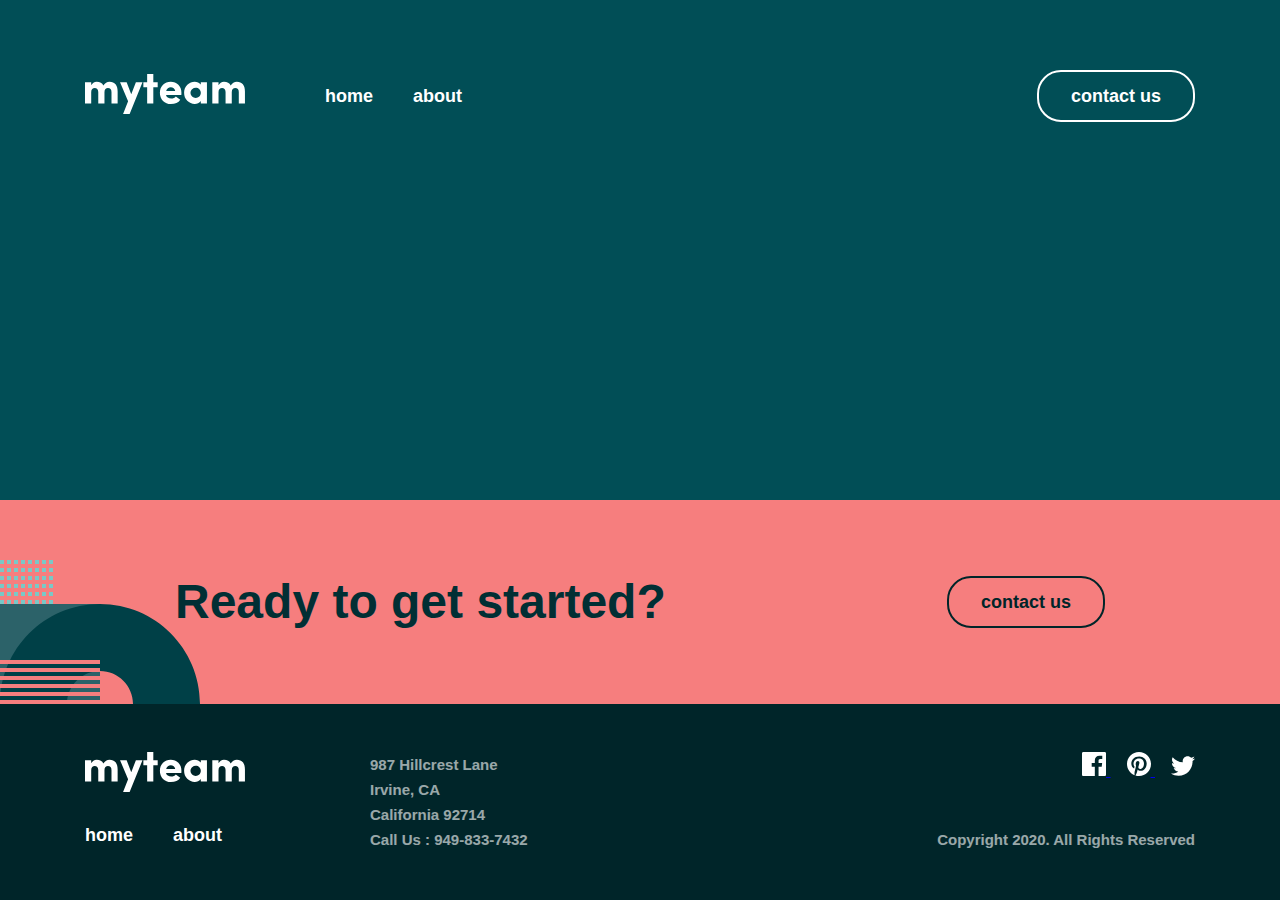
==== about.html @ 1b4d75b0 "html files added" ====
<!DOCTYPE html>
<html lang="en">
<head>
    <meta charset="UTF-8">
    <meta http-equiv="X-UA-Compatible" content="IE=edge">
    <meta name="viewport" content="width=device-width, initial-scale=1.0">
    <title>MyTeam - About</title>
    <link rel="stylesheet" href="css/main.css">
</head>
<body>
    <header class="site-header">
        <div class="site-header__container container">
            <div class="site-logo__container">
                <a class="site-logo logo" href="index.html"><img class="logo-img" src="img/logo.svg" alt="Site Logo" width="160" height="40"></a>
                <button class="humburger"></button>
            </div>
            <nav class="site-nav">
                <button class="humburger-close"></button>
                <ul class="site-nav__list nav__list">
                    <li class="nav__item">
                        <a class="nav__link" href="index.html">home</a>
                    </li>
                    <li class="nav__item">
                        <a class="nav__link" href="about.html">about</a>
                    </li>
                </ul>
                <a class="button button_light" href="contact.html">contact us</a>
            </nav>
        </div>
    </header>
    

    <main class="site-main about-main">
        
    </main>


    <footer class="site-footer">
        <section class="site-footer__contact">
            <div class="footer-contact">
                <h2 class="site-title footer-contact__title">Ready to get started?</h2>
                <a class="button button_dark" href="contact.html">contact us</a>
            </div>
        </section>
        <section class="site-footer__container">
            <div class="container footer__container">
                <div class="footer-info">
                    <nav class="footer-info__nav">
                        <a class="footer-info__logo footer-logo" href="index.html"><img class="footer-logo__img" src="img/logo.svg" alt="Logo"></a>
                        <ul class="footer-info__list footer__list">
                            <li class="footer__item">
                                <a class="footer__link" href="index.html">home</a>
                            </li>
                            <li class="footer__item">
                                <a class="footer__link" href="about.html">about</a>
                            </li>
                        </ul>
                    </nav>
                    <div class="address">
                        <p class="site-text_secondary">987  Hillcrest Lane</p>
                        <p class="site-text_secondary">Irvine, CA</p>
                        <p class="site-text_secondary">California 92714</p>
                        <p class="site-text_secondary">Call Us : 949-833-7432</p>
                    </div>
                </div>

                <div class="footer-socials">
                    <div class="socials">
                        <a class="social-link" href="facebook"><svg width="24" height="24" viewBox="0 0 24 24" fill="none" xmlns="http://www.w3.org/2000/svg">
                            <path d="M22.675 0H1.325C0.593 0 0 0.593 0 1.325V22.676C0 23.407 0.593 24 1.325 24H12.82V14.706H9.692V11.084H12.82V8.413C12.82 5.313 14.713 3.625 17.479 3.625C18.804 3.625 19.942 3.724 20.274 3.768V7.008L18.356 7.009C16.852 7.009 16.561 7.724 16.561 8.772V11.085H20.148L19.681 14.707H16.561V24H22.677C23.407 24 24 23.407 24 22.675V1.325C24 0.593 23.407 0 22.675 0Z" fill="white"/>
                            </svg>
                            </a>
                        <a class="social-link" href="pinterest"><svg width="24" height="24" viewBox="0 0 24 24" fill="none" xmlns="http://www.w3.org/2000/svg">
                            <path id="Path" d="M12 0C5.373 0 0 5.372 0 12C0 17.084 3.163 21.426 7.627 23.174C7.522 22.225 7.427 20.769 7.669 19.733C7.887 18.796 9.076 13.768 9.076 13.768C9.076 13.768 8.717 13.049 8.717 11.986C8.717 10.318 9.684 9.072 10.888 9.072C11.911 9.072 12.406 9.841 12.406 10.762C12.406 11.791 11.751 13.33 11.412 14.757C11.129 15.951 12.011 16.926 13.189 16.926C15.322 16.926 16.961 14.677 16.961 11.431C16.961 8.558 14.897 6.549 11.949 6.549C8.535 6.549 6.531 9.11 6.531 11.756C6.531 12.787 6.928 13.894 7.424 14.494C7.522 14.613 7.536 14.718 7.507 14.839L7.174 16.199C7.121 16.419 7 16.466 6.772 16.36C5.273 15.662 4.336 13.471 4.336 11.711C4.336 7.926 7.086 4.449 12.265 4.449C16.428 4.449 19.663 7.416 19.663 11.38C19.663 15.516 17.056 18.844 13.436 18.844C12.22 18.844 11.077 18.213 10.686 17.466L9.938 20.319C9.667 21.362 8.936 22.669 8.446 23.465C9.57 23.812 10.763 24 12 24C18.627 24 24 18.627 24 12C24 5.372 18.627 0 12 0Z" fill="white"/>
                            </svg>
                            </a>
                        <a class="social-link" href="twitter"><svg width="24" height="20" viewBox="0 0 24 20" fill="none" xmlns="http://www.w3.org/2000/svg">
                            <path id="Path" d="M24 2.55699C23.117 2.94899 22.168 3.21299 21.172 3.33199C22.189 2.72299 22.97 1.75799 23.337 0.607986C22.386 1.17199 21.332 1.58199 20.21 1.80299C19.313 0.845986 18.032 0.247986 16.616 0.247986C13.437 0.247986 11.101 3.21399 11.819 6.29299C7.728 6.08799 4.1 4.12799 1.671 1.14899C0.381 3.36199 1.002 6.25699 3.194 7.72299C2.388 7.69699 1.628 7.47599 0.965 7.10699C0.911 9.38799 2.546 11.522 4.914 11.997C4.221 12.185 3.462 12.229 2.69 12.081C3.316 14.037 5.134 15.46 7.29 15.5C5.22 17.123 2.612 17.848 0 17.54C2.179 18.937 4.768 19.752 7.548 19.752C16.69 19.752 21.855 12.031 21.543 5.10599C22.505 4.41099 23.34 3.54399 24 2.55699Z" fill="white"/>
                            </svg>
                            </a>
                    </div>
                    <p class="site-text_secondary">Copyright 2020. All Rights Reserved</p>
                </div>
            </div>
        </section>
    </footer>

    <script src="js/script.js"></script>
</body>
</html>
---- css/main.css ----
@font-face {
  font-family: "Livvic";
  src: url("fonts/Livvic-Bold.woff2") format("woff2"), url("fonts/Livvic-Bold.woff") format("woff");
  font-weight: bold;
  font-style: normal;
  font-display: swap;
}

@font-face {
  font-family: "Livvic";
  src: url("fonts/Livvic-BoldItalic.woff2") format("woff2"), url("fonts/Livvic-BoldItalic.woff") format("woff");
  font-weight: bold;
  font-style: italic;
  font-display: swap;
}

@font-face {
  font-family: "Livvic";
  src: url("fonts/Livvic-ExtraLight.woff2") format("woff2"), url("fonts/Livvic-ExtraLight.woff") format("woff");
  font-weight: 200;
  font-style: normal;
  font-display: swap;
}

@font-face {
  font-family: "Livvic";
  src: url("fonts/Livvic-ExtraLightItalic.woff2") format("woff2"), url("fonts/Livvic-ExtraLightItalic.woff") format("woff");
  font-weight: 200;
  font-style: italic;
  font-display: swap;
}

@font-face {
  font-family: "Livvic";
  src: url("fonts/Livvic-Light.woff2") format("woff2"), url("fonts/Livvic-Light.woff") format("woff");
  font-weight: 300;
  font-style: normal;
  font-display: swap;
}

@font-face {
  font-family: "Livvic";
  src: url("fonts/Livvic-Italic.woff2") format("woff2"), url("fonts/Livvic-Italic.woff") format("woff");
  font-weight: normal;
  font-style: italic;
  font-display: swap;
}

@font-face {
  font-family: "Livvic";
  src: url("fonts/Livvic-LightItalic.woff2") format("woff2"), url("fonts/Livvic-LightItalic.woff") format("woff");
  font-weight: 300;
  font-style: italic;
  font-display: swap;
}

@font-face {
  font-family: "Livvic";
  src: url("fonts/Livvic-Medium.woff2") format("woff2"), url("fonts/Livvic-Medium.woff") format("woff");
  font-weight: 500;
  font-style: normal;
  font-display: swap;
}

@font-face {
  font-family: "Livvic";
  src: url("fonts/Livvic-MediumItalic.woff2") format("woff2"), url("fonts/Livvic-MediumItalic.woff") format("woff");
  font-weight: 500;
  font-style: italic;
  font-display: swap;
}

@font-face {
  font-family: "Livvic";
  src: url("fonts/Livvic-Regular.woff2") format("woff2"), url("fonts/Livvic-Regular.woff") format("woff");
  font-weight: normal;
  font-style: normal;
  font-display: swap;
}

@font-face {
  font-family: "Livvic";
  src: url("fonts/Livvic-SemiBold.woff2") format("woff2"), url("fonts/Livvic-SemiBold.woff") format("woff");
  font-weight: 600;
  font-style: normal;
  font-display: swap;
}

@font-face {
  font-family: "Livvic";
  src: url("fonts/Livvic-SemiBoldItalic.woff2") format("woff2"), url("fonts/Livvic-SemiBoldItalic.woff") format("woff");
  font-weight: 600;
  font-style: italic;
  font-display: swap;
}

@font-face {
  font-family: "Livvic";
  src: url("fonts/Livvic-Thin.woff2") format("woff2"), url("fonts/Livvic-Thin.woff") format("woff");
  font-weight: 100;
  font-style: normal;
  font-display: swap;
}

@font-face {
  font-family: "Livvic";
  src: url("fonts/Livvic-ThinItalic.woff2") format("woff2"), url("fonts/Livvic-ThinItalic.woff") format("woff");
  font-weight: 100;
  font-style: italic;
  font-display: swap;
}

@font-face {
  font-family: "Livvic";
  src: url("fonts/Livvic-Black.woff2") format("woff2"), url("fonts/Livvic-Black.woff") format("woff");
  font-weight: 900;
  font-style: normal;
  font-display: swap;
}

@font-face {
  font-family: "Livvic";
  src: url("fonts/Livvic-BlackItalic.woff2") format("woff2"), url("fonts/Livvic-BlackItalic.woff") format("woff");
  font-weight: 900;
  font-style: italic;
  font-display: swap;
}

/*! normalize.css v8.0.1 | MIT License | github.com/necolas/normalize.css */
/* Document
   ========================================================================== */
/**
 * 1. Correct the line height in all browsers.
 * 2. Prevent adjustments of font size after orientation changes in iOS.
 */
html {
  line-height: 1.15;
  /* 1 */
  -webkit-text-size-adjust: 100%;
  /* 2 */
}

/* Sections
     ========================================================================== */
/**
   * Remove the margin in all browsers.
   */
body {
  margin: 0;
}

/**
   * Render the `main` element consistently in IE.
   */
main {
  display: block;
}

/**
   * Correct the font size and margin on `h1` elements within `section` and
   * `article` contexts in Chrome, Firefox, and Safari.
   */
h1 {
  font-size: 2em;
  margin: 0.67em 0;
}

/* Grouping content
     ========================================================================== */
/**
   * 1. Add the correct box sizing in Firefox.
   * 2. Show the overflow in Edge and IE.
   */
hr {
  -webkit-box-sizing: content-box;
          box-sizing: content-box;
  /* 1 */
  height: 0;
  /* 1 */
  overflow: visible;
  /* 2 */
}

/**
   * 1. Correct the inheritance and scaling of font size in all browsers.
   * 2. Correct the odd `em` font sizing in all browsers.
   */
pre {
  font-family: monospace, monospace;
  /* 1 */
  font-size: 1em;
  /* 2 */
}

/* Text-level semantics
     ========================================================================== */
/**
   * Remove the gray background on active links in IE 10.
   */
a {
  background-color: transparent;
}

/**
   * 1. Remove the bottom border in Chrome 57-
   * 2. Add the correct text decoration in Chrome, Edge, IE, Opera, and Safari.
   */
abbr[title] {
  border-bottom: none;
  /* 1 */
  text-decoration: underline;
  /* 2 */
  -webkit-text-decoration: underline dotted;
          text-decoration: underline dotted;
  /* 2 */
}

/**
   * Add the correct font weight in Chrome, Edge, and Safari.
   */
b,
strong {
  font-weight: bolder;
}

/**
   * 1. Correct the inheritance and scaling of font size in all browsers.
   * 2. Correct the odd `em` font sizing in all browsers.
   */
code,
kbd,
samp {
  font-family: monospace, monospace;
  /* 1 */
  font-size: 1em;
  /* 2 */
}

/**
   * Add the correct font size in all browsers.
   */
small {
  font-size: 80%;
}

/**
   * Prevent `sub` and `sup` elements from affecting the line height in
   * all browsers.
   */
sub,
sup {
  font-size: 75%;
  line-height: 0;
  position: relative;
  vertical-align: baseline;
}

sub {
  bottom: -0.25em;
}

sup {
  top: -0.5em;
}

/* Embedded content
     ========================================================================== */
/**
   * Remove the border on images inside links in IE 10.
   */
img {
  border-style: none;
}

/* Forms
     ========================================================================== */
/**
   * 1. Change the font styles in all browsers.
   * 2. Remove the margin in Firefox and Safari.
   */
button,
input,
optgroup,
select,
textarea {
  font-family: inherit;
  /* 1 */
  font-size: 100%;
  /* 1 */
  line-height: 1.15;
  /* 1 */
  margin: 0;
  /* 2 */
}

/**
   * Show the overflow in IE.
   * 1. Show the overflow in Edge.
   */
button,
input {
  /* 1 */
  overflow: visible;
}

/**
   * Remove the inheritance of text transform in Edge, Firefox, and IE.
   * 1. Remove the inheritance of text transform in Firefox.
   */
button,
select {
  /* 1 */
  text-transform: none;
}

/**
   * Correct the inability to style clickable types in iOS and Safari.
   */
button,
[type="button"],
[type="reset"],
[type="submit"] {
  -webkit-appearance: button;
}

/**
   * Remove the inner border and padding in Firefox.
   */
button::-moz-focus-inner,
[type="button"]::-moz-focus-inner,
[type="reset"]::-moz-focus-inner,
[type="submit"]::-moz-focus-inner {
  border-style: none;
  padding: 0;
}

/**
   * Restore the focus styles unset by the previous rule.
   */
button:-moz-focusring,
[type="button"]:-moz-focusring,
[type="reset"]:-moz-focusring,
[type="submit"]:-moz-focusring {
  outline: 1px dotted ButtonText;
}

/**
   * Correct the padding in Firefox.
   */
fieldset {
  padding: 0.35em 0.75em 0.625em;
}

/**
   * 1. Correct the text wrapping in Edge and IE.
   * 2. Correct the color inheritance from `fieldset` elements in IE.
   * 3. Remove the padding so developers are not caught out when they zero out
   *    `fieldset` elements in all browsers.
   */
legend {
  -webkit-box-sizing: border-box;
          box-sizing: border-box;
  /* 1 */
  color: inherit;
  /* 2 */
  display: table;
  /* 1 */
  max-width: 100%;
  /* 1 */
  padding: 0;
  /* 3 */
  white-space: normal;
  /* 1 */
}

/**
   * Add the correct vertical alignment in Chrome, Firefox, and Opera.
   */
progress {
  vertical-align: baseline;
}

/**
   * Remove the default vertical scrollbar in IE 10+.
   */
textarea {
  overflow: auto;
}

/**
   * 1. Add the correct box sizing in IE 10.
   * 2. Remove the padding in IE 10.
   */
[type="checkbox"],
[type="radio"] {
  -webkit-box-sizing: border-box;
          box-sizing: border-box;
  /* 1 */
  padding: 0;
  /* 2 */
}

/**
   * Correct the cursor style of increment and decrement buttons in Chrome.
   */
[type="number"]::-webkit-inner-spin-button,
[type="number"]::-webkit-outer-spin-button {
  height: auto;
}

/**
   * 1. Correct the odd appearance in Chrome and Safari.
   * 2. Correct the outline style in Safari.
   */
[type="search"] {
  -webkit-appearance: textfield;
  /* 1 */
  outline-offset: -2px;
  /* 2 */
}

/**
   * Remove the inner padding in Chrome and Safari on macOS.
   */
[type="search"]::-webkit-search-decoration {
  -webkit-appearance: none;
}

/**
   * 1. Correct the inability to style clickable types in iOS and Safari.
   * 2. Change font properties to `inherit` in Safari.
   */
::-webkit-file-upload-button {
  -webkit-appearance: button;
  /* 1 */
  font: inherit;
  /* 2 */
}

/* Interactive
     ========================================================================== */
/*
   * Add the correct display in Edge, IE 10+, and Firefox.
   */
details {
  display: block;
}

/*
   * Add the correct display in all browsers.
   */
summary {
  display: list-item;
}

/* Misc
     ========================================================================== */
/**
   * Add the correct display in IE 10+.
   */
template {
  display: none;
}

/**
   * Add the correct display in IE 10.
   */
[hidden] {
  display: none;
}

html {
  -webkit-box-sizing: border-box;
          box-sizing: border-box;
  scroll-behavior: smooth;
  height: 100%;
}

*,
*::before,
*::after {
  -webkit-box-sizing: inherit;
          box-sizing: inherit;
}

body {
  margin: 0;
  padding: 0;
  height: 100%;
  display: -webkit-box;
  display: -ms-flexbox;
  display: flex;
  -webkit-box-orient: vertical;
  -webkit-box-direction: normal;
      -ms-flex-direction: column;
          flex-direction: column;
  font-family: "Livvic", "Arial", sans-serif;
  color: #fff;
  background-color: #014E56;
}

img {
  max-width: 100%;
  height: auto;
}

.site-title {
  margin-top: 0;
  margin-bottom: 0;
  font-weight: bold;
  font-size: 48px;
  line-height: 48px;
}

.site-text_main {
  margin-top: 0;
  margin-bottom: 0;
  font-weight: 600;
  font-size: 18px;
  line-height: 28px;
}

.site-text_secondary {
  margin-top: 0;
  margin-bottom: 0;
  font-weight: 600;
  font-size: 15px;
  line-height: 25px;
}

@media only screen and (max-width: 650px) {
  .site-title {
    font-size: 32px;
    line-height: 32px;
  }
}

.visually-hidden {
  border: 0;
  padding: 0;
  margin: 0;
  position: absolute !important;
  height: 1px;
  width: 1px;
  overflow: hidden;
  clip: rect(1px 1px 1px 1px);
  clip: rect(1px, 1px, 1px, 1px);
  -webkit-clip-path: inset(50%);
          clip-path: inset(50%);
  white-space: nowrap;
}

.button {
  text-decoration: none;
  padding: 10px 32px;
  font-weight: 600;
  font-size: 18px;
  line-height: 28px;
  border-radius: 24px;
  border: 2px solid;
  background-color: transparent;
  -webkit-transition: 0.3s ease;
  transition: 0.3s ease;
  white-space: nowrap;
}

.button_light {
  border-color: #fff;
  color: #fff;
}

.button_light:hover {
  background-color: #fff;
  color: #002529;
}

.button_light-disabled {
  opacity: 0.25;
}

.button_dark {
  border-color: #002529;
  color: #002529;
}

.button_dark:hover {
  background-color: #002529;
  color: #fff;
}

.button_dark-disabled {
  opacity: 0.25;
}

.button_secondary {
  border-color: #fff;
  background-color: #fff;
  color: #002529;
}

.button_secondary:hover {
  background-color: #79C8C7;
}

.button_secondary-disabled {
  opacity: 0.25;
}

.site-main {
  -webkit-box-flex: 1;
      -ms-flex-positive: 1;
          flex-grow: 1;
}

.container {
  width: 100%;
  max-width: 1150px;
  padding-left: 20px;
  padding-right: 20px;
  margin-left: auto;
  margin-right: auto;
}

.site-header__container {
  display: -webkit-box;
  display: -ms-flexbox;
  display: flex;
  -webkit-box-align: center;
      -ms-flex-align: center;
          align-items: center;
  padding-top: 70px;
}

@media only screen and (max-width: 650px) {
  .site-header__container {
    -webkit-box-align: unset;
        -ms-flex-align: unset;
            align-items: unset;
    -webkit-box-orient: vertical;
    -webkit-box-direction: normal;
        -ms-flex-direction: column;
            flex-direction: column;
  }
}

.site-logo__container {
  display: -webkit-box;
  display: -ms-flexbox;
  display: flex;
  -webkit-box-pack: justify;
      -ms-flex-pack: justify;
          justify-content: space-between;
  -webkit-box-align: center;
      -ms-flex-align: center;
          align-items: center;
  margin-right: 80px;
  -ms-flex-negative: 0;
      flex-shrink: 0;
}

.humburger {
  position: relative;
  bottom: 5px;
  display: none;
  cursor: pointer;
  border: none;
  width: 20px;
  height: 17px;
  background: transparent url("../img/icon-hamburger-menu.svg") no-repeat center center;
}

@media only screen and (max-width: 650px) {
  .site-logo__container {
    margin-right: 0;
  }
  .humburger {
    display: block;
  }
}

.site-nav {
  -webkit-box-flex: 1;
      -ms-flex-positive: 1;
          flex-grow: 1;
  display: -webkit-box;
  display: -ms-flexbox;
  display: flex;
  -webkit-box-align: center;
      -ms-flex-align: center;
          align-items: center;
}

.nav__list {
  padding: 0;
  margin: 0;
  list-style: none;
  margin-right: auto;
  display: -webkit-box;
  display: -ms-flexbox;
  display: flex;
  -webkit-box-align: center;
      -ms-flex-align: center;
          align-items: center;
}

.nav__item {
  margin-right: 40px;
}

.nav__link {
  text-decoration: none;
  color: #fff;
  font-weight: 600;
  font-size: 18px;
  line-height: 28px;
  -webkit-transition: 0.3s ease;
  transition: 0.3s ease;
}

.nav__link:hover {
  color: #F67E7E;
}

.humburger-close {
  display: none;
  -ms-flex-item-align: end;
      align-self: flex-end;
  margin-bottom: 40px;
  border: none;
  width: 18px;
  height: 17px;
  background: transparent url("../img/close.png") no-repeat center center;
}

@media only screen and (max-width: 650px) {
  .site-nav {
    position: fixed;
    -webkit-box-orient: vertical;
    -webkit-box-direction: normal;
        -ms-flex-direction: column;
            flex-direction: column;
    -webkit-box-align: start;
        -ms-flex-align: start;
            align-items: flex-start;
    padding-top: 70px;
    padding-left: 48px;
    padding-right: 25px;
    top: 0;
    right: -100%;
    height: 100vh;
    width: 70vw;
    z-index: 99;
    -webkit-transition: 0.5s ease;
    transition: 0.5s ease;
    background: #2C6269 url("../img/mobile-nav-img.png") no-repeat 100% 100%;
  }
  .nav__list {
    -webkit-box-orient: vertical;
    -webkit-box-direction: normal;
        -ms-flex-direction: column;
            flex-direction: column;
    margin-right: 0;
    margin-bottom: 35px;
  }
  .nav__item {
    margin-right: 0;
  }
  .nav__item:not(:last-child) {
    margin-bottom: 25px;
  }
  .humburger-close {
    display: block;
  }
}

.index-main__header {
  padding-top: 130px;
  padding-bottom: 250px;
  background: url("../img/talent-top.png") no-repeat 0% 30%, url("../img/talent-bottom.png") no-repeat 90% 100%;
}

.index-main__header-container {
  display: -webkit-box;
  display: -ms-flexbox;
  display: flex;
  -webkit-box-align: center;
      -ms-flex-align: center;
          align-items: center;
}

.index-main__header-title {
  font-weight: bold;
  font-size: 100px;
  line-height: 100px;
  margin-right: 40px;
  margin-top: 0;
  margin-bottom: 0;
}

.index-main__header-title span {
  color: #F67E7E;
}

.index-main__header-text {
  max-width: 450px;
}

.index-main__header-text::before {
  display: block;
  content: "";
  width: 50px;
  height: 4px;
  margin-bottom: 80px;
  background-color: #79C8C7;
}

@media only screen and (max-width: 1050px) {
  .index-main__header {
    padding-top: 110px;
    background: url("../img/talent-bottom.png") no-repeat 50% 100%;
  }
  .index-main__header-container {
    -webkit-box-orient: vertical;
    -webkit-box-direction: normal;
        -ms-flex-direction: column;
            flex-direction: column;
  }
  .index-main__header-title {
    text-align: center;
    margin-right: 0;
    margin-bottom: 25px;
    font-size: 64px;
    line-height: 56px;
  }
  .index-main__header-text {
    max-width: 470px;
    font-size: 15px;
    line-height: 28px;
    text-align: center;
  }
  .index-main__header-text::before {
    display: none;
  }
}

@media only screen and (max-width: 600px) {
  .index-main__header {
    padding-top: 80px;
    padding-bottom: 200px;
  }
  .index-main__header-title {
    font-size: 40px;
    line-height: 40px;
  }
}

.teams {
  padding-top: 140px;
  padding-bottom: 140px;
  background: #012F34 url("../img/teams.png") no-repeat 100% 100%;
}

.teams__container {
  display: -webkit-box;
  display: -ms-flexbox;
  display: flex;
  -webkit-box-pack: justify;
      -ms-flex-pack: justify;
          justify-content: space-between;
}

.teams__container-title {
  margin-top: 0;
  margin-bottom: 0;
  max-width: 450px;
  font-weight: bold;
  font-size: 48px;
  line-height: 48px;
}

.teams__container-title::before {
  content: "";
  display: block;
  margin-bottom: 54px;
  width: 50px;
  height: 4px;
  background-color: #F67E7E;
}

.advantages {
  max-width: 540px;
  margin-bottom: -32px;
}

.advantages-wrapper {
  display: -webkit-box;
  display: -ms-flexbox;
  display: flex;
  margin-bottom: 32px;
}

.advantages-wrapper::before {
  content: "";
  width: 72px;
  height: 72px;
  display: block;
  margin-right: 23px;
  background-repeat: no-repeat;
  background-position: center center;
  background-size: contain;
  -ms-flex-negative: 0;
      flex-shrink: 0;
}

.individual::before {
  background-image: url("../img/individual.svg");
}

.implement::before {
  background-image: url("../img/implement.svg");
}

.productivity::before {
  background-image: url("../img/productivity.svg");
}

.advantages-text__title {
  margin-top: 0;
  margin-bottom: 16px;
  font-weight: bold;
  font-size: 18px;
  line-height: 28px;
  color: #F67E7E;
}

.advantages-text__paragraph {
  opacity: 0.8;
}

@media only screen and (max-width: 1050px) {
  .teams__container {
    -webkit-box-orient: vertical;
    -webkit-box-direction: normal;
        -ms-flex-direction: column;
            flex-direction: column;
    -webkit-box-align: center;
        -ms-flex-align: center;
            align-items: center;
  }
  .teams__container-title {
    max-width: 580px;
    font-size: 32px;
    line-height: 32px;
    margin-bottom: 64px;
  }
  .advantages {
    max-width: 580px;
  }
}

@media only screen and (max-width: 760px) {
  .teams {
    background-position: 100% 0%;
  }
}

@media only screen and (max-width: 450px) {
  .advantages-wrapper {
    -webkit-box-orient: vertical;
    -webkit-box-direction: normal;
        -ms-flex-direction: column;
            flex-direction: column;
    -webkit-box-align: center;
        -ms-flex-align: center;
            align-items: center;
  }
  .advantages-wrapper::before {
    margin-right: 0;
    margin-bottom: 16px;
  }
  .advantages-text {
    text-align: center;
  }
}

.testimonials {
  padding-top: 140px;
  padding-bottom: 140px;
  background: url("../img/testimon-top.svg") no-repeat 0% 0%, url("../img/testimon-bottom.svg") no-repeat 100% 100%;
}

.testimonials__container {
  display: -webkit-box;
  display: -ms-flexbox;
  display: flex;
  -webkit-box-orient: vertical;
  -webkit-box-direction: normal;
      -ms-flex-direction: column;
          flex-direction: column;
  -webkit-box-align: center;
      -ms-flex-align: center;
          align-items: center;
  text-align: center;
}

.testimon-title {
  max-width: 950px;
  margin-bottom: 56px;
}

.testimon-title span {
  color: #79C8C7;
}

@media only screen and (max-width: 780px) {
  .testimon-title {
    font-size: 32px;
    line-height: 32px;
  }
}

.testimonials__list {
  padding: 0;
  margin: 0;
  list-style: none;
  display: -webkit-box;
  display: -ms-flexbox;
  display: flex;
  -ms-flex-wrap: wrap;
      flex-wrap: wrap;
  -webkit-box-pack: center;
      -ms-flex-pack: center;
          justify-content: center;
}

.testimonials__item {
  position: relative;
  max-width: 350px;
  text-align: center;
  margin-bottom: 48px;
}

.testimonials__item:not(:last-child) {
  margin-right: 30px;
}

.testimonials__item::before {
  position: absolute;
  content: "";
  width: 67px;
  height: 56px;
  z-index: -1;
  background: url("../img/quote.svg") no-repeat center center;
  background-size: contain;
  left: 50%;
  -webkit-transform: translateX(-50%) translateY(-30%);
          transform: translateX(-50%) translateY(-30%);
}

.testimonials__info {
  margin-left: 0;
  margin-right: 0;
  margin-bottom: 25px;
  font-weight: 600;
  font-size: 15px;
  line-height: 25px;
}

.testimon-name {
  margin-top: 0;
  margin-bottom: 2px;
  font-weight: bold;
  font-size: 18px;
  line-height: 28px;
  color: #79C8C7;
}

.testimon-job {
  display: block;
  font-weight: 500;
  font-size: 13px;
  line-height: 18px;
  margin-bottom: 32px;
}

@media only screen and (max-width: 780px) {
  .testimonials__item {
    max-width: 600px;
  }
  .testimonials__item:not(:last-child) {
    margin-right: 0;
  }
}

.site-footer__contact {
  background: #F67E7E url("../img/get-started.svg") no-repeat 0% 100%;
  padding-top: 76px;
  padding-bottom: 76px;
}

.footer-contact {
  display: -webkit-box;
  display: -ms-flexbox;
  display: flex;
  -webkit-box-pack: justify;
      -ms-flex-pack: justify;
          justify-content: space-between;
  -webkit-box-align: center;
      -ms-flex-align: center;
          align-items: center;
  margin-left: auto;
  margin-right: auto;
  padding-left: 20px;
  padding-right: 20px;
  width: 100%;
  max-width: 970px;
}

.footer-contact__title {
  color: #012F34;
  margin-right: 20px;
}

@media only screen and (max-width: 500px) {
  .footer-contact {
    -webkit-box-orient: vertical;
    -webkit-box-direction: normal;
        -ms-flex-direction: column;
            flex-direction: column;
    text-align: center;
  }
  .footer-contact__title {
    margin-right: 0;
    margin-bottom: 25px;
  }
}

.site-footer__container {
  background-color: #002529;
  padding-top: 48px;
  padding-bottom: 48px;
}

.footer__container {
  display: -webkit-box;
  display: -ms-flexbox;
  display: flex;
  -webkit-box-pack: justify;
      -ms-flex-pack: justify;
          justify-content: space-between;
}

.footer-info {
  display: -webkit-box;
  display: -ms-flexbox;
  display: flex;
}

@media only screen and (max-width: 780px) {
  .footer__container {
    -webkit-box-orient: vertical;
    -webkit-box-direction: normal;
        -ms-flex-direction: column;
            flex-direction: column;
  }
  .footer-info {
    -webkit-box-flex: 1;
        -ms-flex-positive: 1;
            flex-grow: 1;
    -webkit-box-pack: justify;
        -ms-flex-pack: justify;
            justify-content: space-between;
    margin-bottom: 32px;
  }
}

@media only screen and (max-width: 500px) {
  .footer-info {
    -webkit-box-orient: vertical;
    -webkit-box-direction: normal;
        -ms-flex-direction: column;
            flex-direction: column;
    -webkit-box-align: center;
        -ms-flex-align: center;
            align-items: center;
  }
}

.footer-info__nav {
  margin-right: 125px;
}

.footer-logo {
  display: block;
  margin-bottom: 25px;
}

.footer__list {
  padding: 0;
  margin: 0;
  list-style: none;
  display: -webkit-box;
  display: -ms-flexbox;
  display: flex;
  -webkit-box-align: center;
      -ms-flex-align: center;
          align-items: center;
  margin-left: -40px;
}

.footer__item {
  margin-left: 40px;
}

.footer__link {
  text-decoration: none;
  color: #fff;
  font-weight: 600;
  font-size: 18px;
  line-height: 28px;
  -webkit-transition: 0.3s ease;
  transition: 0.3s ease;
}

.footer__link:hover {
  color: #F67E7E;
}

.address p {
  opacity: 0.6;
}

@media only screen and (max-width: 780px) {
  .footer-info__nav {
    margin-right: 0;
  }
  .address {
    text-align: end;
  }
}

@media only screen and (max-width: 500px) {
  .footer-info__nav {
    margin-bottom: 25px;
  }
  .footer__list {
    -webkit-box-pack: justify;
        -ms-flex-pack: justify;
            justify-content: space-between;
    margin-left: 0;
  }
  .footer__item {
    margin-left: 0;
  }
  .address {
    text-align: center;
  }
}

.footer-socials {
  display: -webkit-box;
  display: -ms-flexbox;
  display: flex;
  -webkit-box-pack: justify;
      -ms-flex-pack: justify;
          justify-content: space-between;
  -webkit-box-align: end;
      -ms-flex-align: end;
          align-items: flex-end;
  -webkit-box-orient: vertical;
  -webkit-box-direction: normal;
      -ms-flex-direction: column;
          flex-direction: column;
}

.footer-socials p {
  opacity: 0.6;
}

.socials {
  margin-left: -16px;
}

.social-link {
  display: inline;
  margin-left: 16px;
}

.social-link path {
  -webkit-transition: 0.3s ease;
  transition: 0.3s ease;
}

.social-link:hover path {
  fill: #F67E7E;
}

@media only screen and (max-width: 780px) {
  .footer-socials {
    -webkit-box-orient: horizontal;
    -webkit-box-direction: normal;
        -ms-flex-direction: row;
            flex-direction: row;
  }
}

@media only screen and (max-width: 500px) {
  .footer-socials {
    -webkit-box-orient: vertical;
    -webkit-box-direction: normal;
        -ms-flex-direction: column;
            flex-direction: column;
    -webkit-box-align: center;
        -ms-flex-align: center;
            align-items: center;
  }
  .socials {
    margin-bottom: 16px;
  }
}
/*# sourceMappingURL=main.css.map */
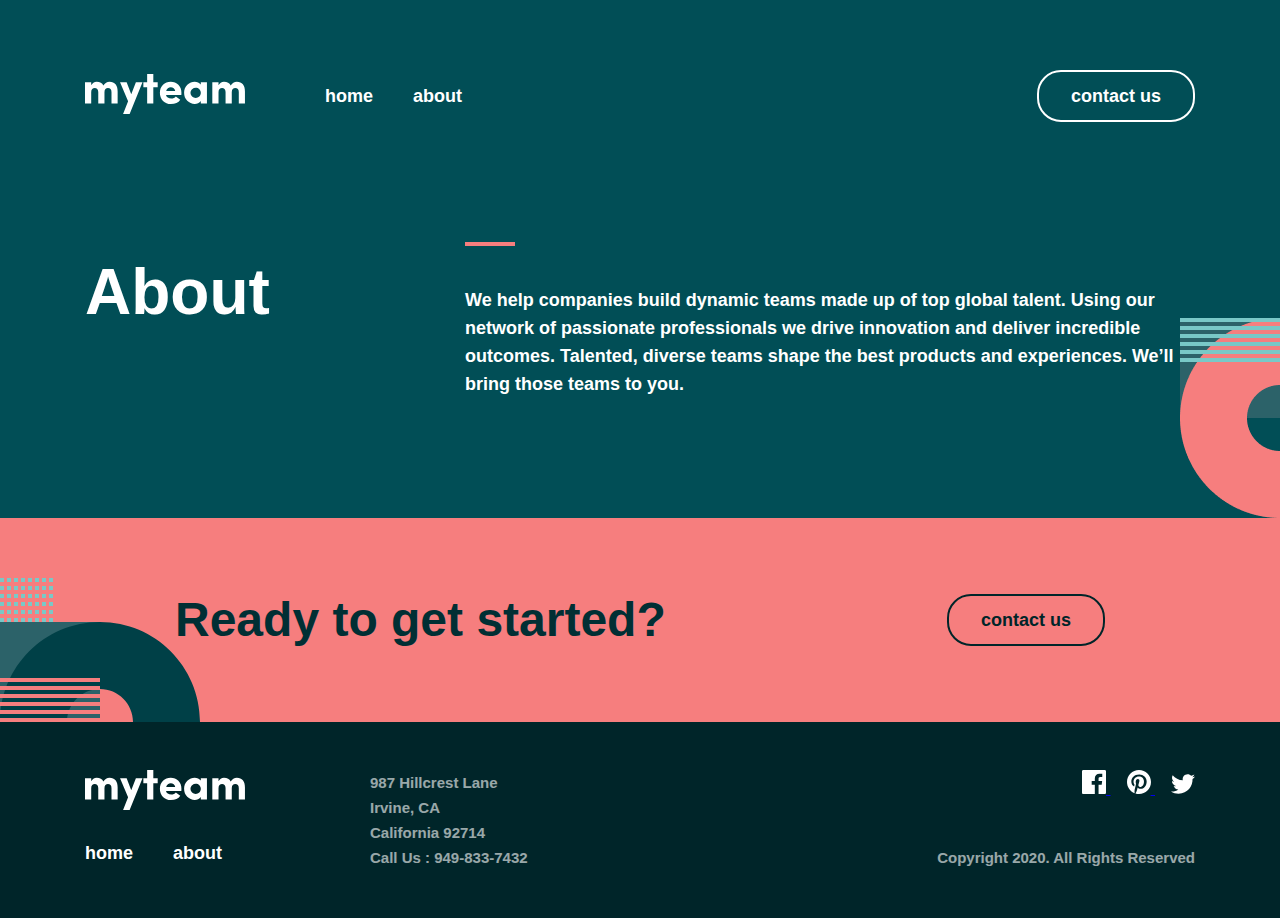
==== commit 916fa1ac: "about header section" ====
--- a/about.html
+++ b/about.html
@@ -31,7 +31,12 @@
     
 
     <main class="site-main about-main">
-        
+        <header class="about-header">
+            <div class="about-header__container container">
+                <h2 class="about-title">About</h2>
+                <p class="about-text site-text_main">We help companies build dynamic teams made up of top global talent. Using our network of passionate professionals we drive innovation and deliver incredible outcomes. Talented, diverse teams shape the best products and experiences. We’ll bring those teams to you.</p>
+            </div>
+        </header>
     </main>
 
 
--- a/css/main.css
+++ b/css/main.css
@@ -562,6 +562,7 @@
   -webkit-transition: 0.3s ease;
   transition: 0.3s ease;
   white-space: nowrap;
+  cursor: pointer;
 }
 
 .button_light {
@@ -1092,6 +1093,240 @@
   }
 }
 
+.about-header {
+  padding-top: 120px;
+  padding-bottom: 120px;
+  background: url("../img/about.png") no-repeat 100% 100%;
+}
+
+.about-header__container {
+  display: -webkit-box;
+  display: -ms-flexbox;
+  display: flex;
+  -webkit-box-pack: justify;
+      -ms-flex-pack: justify;
+          justify-content: space-between;
+}
+
+.about-title {
+  font-weight: bold;
+  font-size: 64px;
+  line-height: 100px;
+  margin-top: 0;
+  margin-bottom: 0;
+  margin-right: 30px;
+}
+
+.about-text {
+  max-width: 730px;
+  margin-top: 0;
+  margin-bottom: 0;
+}
+
+.about-text::before {
+  content: "";
+  display: block;
+  width: 50px;
+  height: 4px;
+  background-color: #F67E7E;
+  margin-bottom: 40px;
+}
+
+@media only screen and (max-width: 750px) {
+  .about-header {
+    padding-top: 80px;
+    padding-bottom: 110px;
+    background-position: calc(100% + 20px) calc(100% + 100px);
+  }
+  .about-header__container {
+    -webkit-box-orient: vertical;
+    -webkit-box-direction: normal;
+        -ms-flex-direction: column;
+            flex-direction: column;
+    -webkit-box-align: center;
+        -ms-flex-align: center;
+            align-items: center;
+    text-align: center;
+  }
+  .about-title {
+    font-size: 64px;
+    line-height: 56px;
+    margin-right: 0;
+    margin-bottom: 24px;
+  }
+  .about-text {
+    max-width: 460px;
+  }
+  .about-text::before {
+    display: none;
+  }
+}
+
+.contact-main {
+  padding-top: 120px;
+  padding-bottom: 120px;
+  background: url("../img/contact-top.png") no-repeat 0% 120px, url("../img/contact-bottom.png") no-repeat 100% 100%;
+}
+
+.contact-container {
+  display: -webkit-box;
+  display: -ms-flexbox;
+  display: flex;
+  -webkit-box-pack: justify;
+      -ms-flex-pack: justify;
+          justify-content: space-between;
+}
+
+.contact-container__text {
+  margin-right: 30px;
+  width: 100%;
+  max-width: 540px;
+}
+
+@media only screen and (max-width: 1050px) {
+  .contact-container {
+    -webkit-box-orient: vertical;
+    -webkit-box-direction: normal;
+        -ms-flex-direction: column;
+            flex-direction: column;
+    -webkit-box-align: center;
+        -ms-flex-align: center;
+            align-items: center;
+  }
+  .contact-container__text {
+    margin-right: 0;
+    margin-bottom: 64px;
+    text-align: center;
+  }
+}
+
+.contact-title {
+  margin-top: 0;
+  margin-bottom: 16px;
+  font-weight: bold;
+  font-size: 64px;
+  line-height: 100px;
+}
+
+.contact-ask-title {
+  font-weight: bold;
+  font-size: 32px;
+  line-height: 48px;
+  color: #F67E7E;
+  margin-top: 0;
+  margin-bottom: 32px;
+}
+
+.contact__list {
+  padding: 0;
+  margin: 0;
+  list-style: none;
+  text-align: start;
+}
+
+.contact__item {
+  display: -webkit-box;
+  display: -ms-flexbox;
+  display: flex;
+  -webkit-box-align: center;
+      -ms-flex-align: center;
+          align-items: center;
+  margin-bottom: 8px;
+}
+
+.contact__item::before {
+  -ms-flex-negative: 0;
+      flex-shrink: 0;
+  content: "";
+  width: 72px;
+  height: 72px;
+  background-repeat: no-repeat;
+  background-position: center center;
+  background-size: contain;
+  margin-right: 23px;
+}
+
+.quality::before {
+  background-image: url("../img/individual.svg");
+}
+
+.implementation::before {
+  background-image: url("../img/implement.svg");
+}
+
+.innovation::before {
+  background-image: url("../img/productivity.svg");
+}
+
+.contact__text {
+  font-weight: bold;
+}
+
+@media only screen and (max-width: 500px) {
+  .contact-title {
+    font-size: 40px;
+    line-height: 40px;
+  }
+}
+
+.contact-form {
+  width: 100%;
+  max-width: 540px;
+  display: -webkit-box;
+  display: -ms-flexbox;
+  display: flex;
+  -webkit-box-orient: vertical;
+  -webkit-box-direction: normal;
+      -ms-flex-direction: column;
+          flex-direction: column;
+}
+
+.contact-form input, .contact-form textarea {
+  border: none;
+  border-bottom: 1px solid #fff;
+  background-color: transparent;
+  margin-bottom: 25px;
+  padding-left: 14px;
+  padding-top: 17px;
+  padding-bottom: 17px;
+}
+
+.contact-form input::-webkit-input-placeholder, .contact-form textarea::-webkit-input-placeholder {
+  color: #fff;
+  opacity: 0.6;
+  font-weight: 600;
+  font-size: 15px;
+  line-height: 25px;
+}
+
+.contact-form input:-ms-input-placeholder, .contact-form textarea:-ms-input-placeholder {
+  color: #fff;
+  opacity: 0.6;
+  font-weight: 600;
+  font-size: 15px;
+  line-height: 25px;
+}
+
+.contact-form input::-ms-input-placeholder, .contact-form textarea::-ms-input-placeholder {
+  color: #fff;
+  opacity: 0.6;
+  font-weight: 600;
+  font-size: 15px;
+  line-height: 25px;
+}
+
+.contact-form input::placeholder, .contact-form textarea::placeholder {
+  color: #fff;
+  opacity: 0.6;
+  font-weight: 600;
+  font-size: 15px;
+  line-height: 25px;
+}
+
+.contact-form .button {
+  width: 125px;
+}
+
 .site-footer__contact {
   background: #F67E7E url("../img/get-started.svg") no-repeat 0% 100%;
   padding-top: 76px;
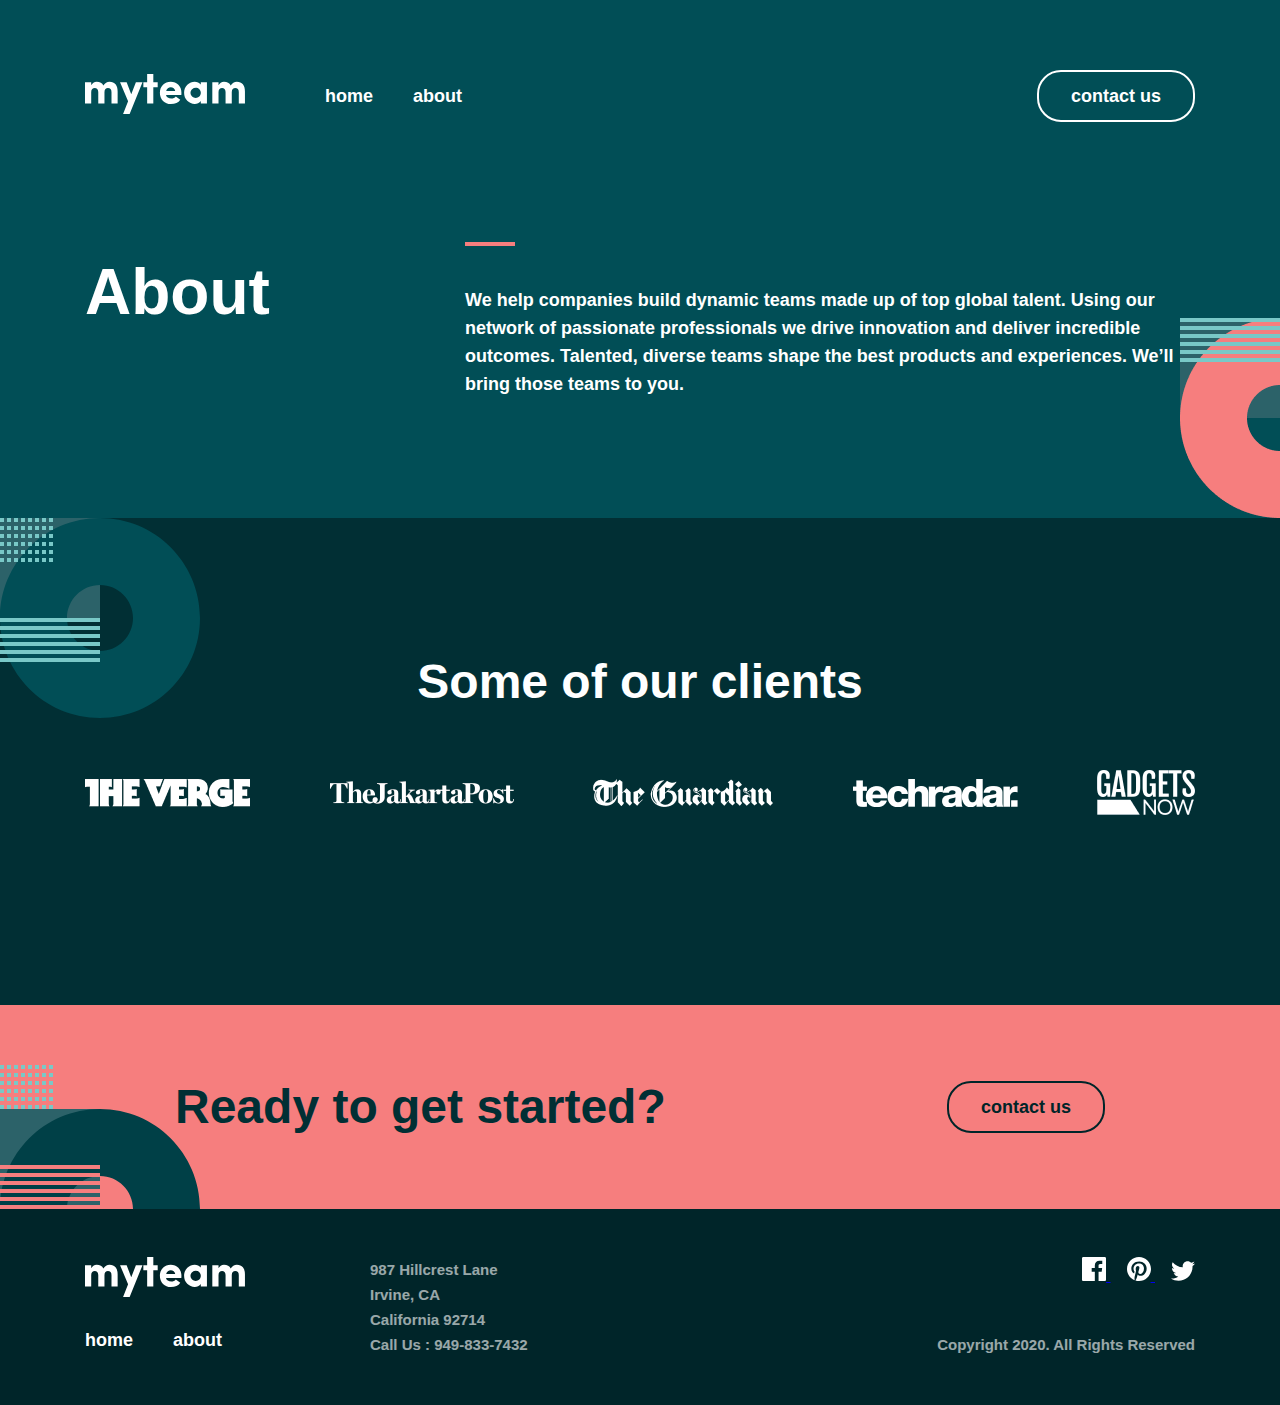
==== commit 959f54b8: "clients with res" ====
--- a/about.html
+++ b/about.html
@@ -37,6 +37,19 @@
                 <p class="about-text site-text_main">We help companies build dynamic teams made up of top global talent. Using our network of passionate professionals we drive innovation and deliver incredible outcomes. Talented, diverse teams shape the best products and experiences. We’ll bring those teams to you.</p>
             </div>
         </header>
+
+        <section class="clients">
+            <div class="clients__container container">
+                <h2 class="site-title">Some of our clients</h2>
+                <div class="clients-logo">
+                    <img class="clients-img" src="img/verge.png" alt="Client">
+                    <img class="clients-img" src="img/jakarta.png" alt="Client">
+                    <img class="clients-img" src="img/Object.png" alt="Client">
+                    <img class="clients-img" src="img/techradar.png" alt="Client">
+                    <img class="clients-img" src="img/gatget.png" alt="Client">
+                </div>
+            </div>
+        </section>
     </main>
 
 
--- a/css/main.css
+++ b/css/main.css
@@ -1162,6 +1162,58 @@
   }
 }
 
+.clients {
+  padding-top: 140px;
+  padding-bottom: 140px;
+  background: #012F34 url("../img/clients.svg") no-repeat 0% 0%;
+}
+
+.clients__container {
+  text-align: center;
+}
+
+.clients__container .site-title {
+  margin-bottom: 64px;
+}
+
+.clients-logo {
+  display: -webkit-box;
+  display: -ms-flexbox;
+  display: flex;
+  -ms-flex-wrap: wrap;
+      flex-wrap: wrap;
+  -webkit-box-pack: justify;
+      -ms-flex-pack: justify;
+          justify-content: space-between;
+  -webkit-box-align: center;
+      -ms-flex-align: center;
+          align-items: center;
+  margin-right: -30px;
+}
+
+.clients-img {
+  margin-right: 30px;
+  margin-bottom: 50px;
+}
+
+@media only screen and (max-width: 750px) {
+  .clients {
+    background: #012F34 url("../img/clients.svg") no-repeat 0% calc(0% - 100px);
+  }
+}
+
+@media only screen and (max-width: 500px) {
+  .clients {
+    background: #012F34 url("../img/clients.svg") no-repeat calc(0% - 100px) calc(0% - 100px);
+  }
+  .clients-logo {
+    -webkit-box-orient: vertical;
+    -webkit-box-direction: normal;
+        -ms-flex-direction: column;
+            flex-direction: column;
+  }
+}
+
 .contact-main {
   padding-top: 120px;
   padding-bottom: 120px;
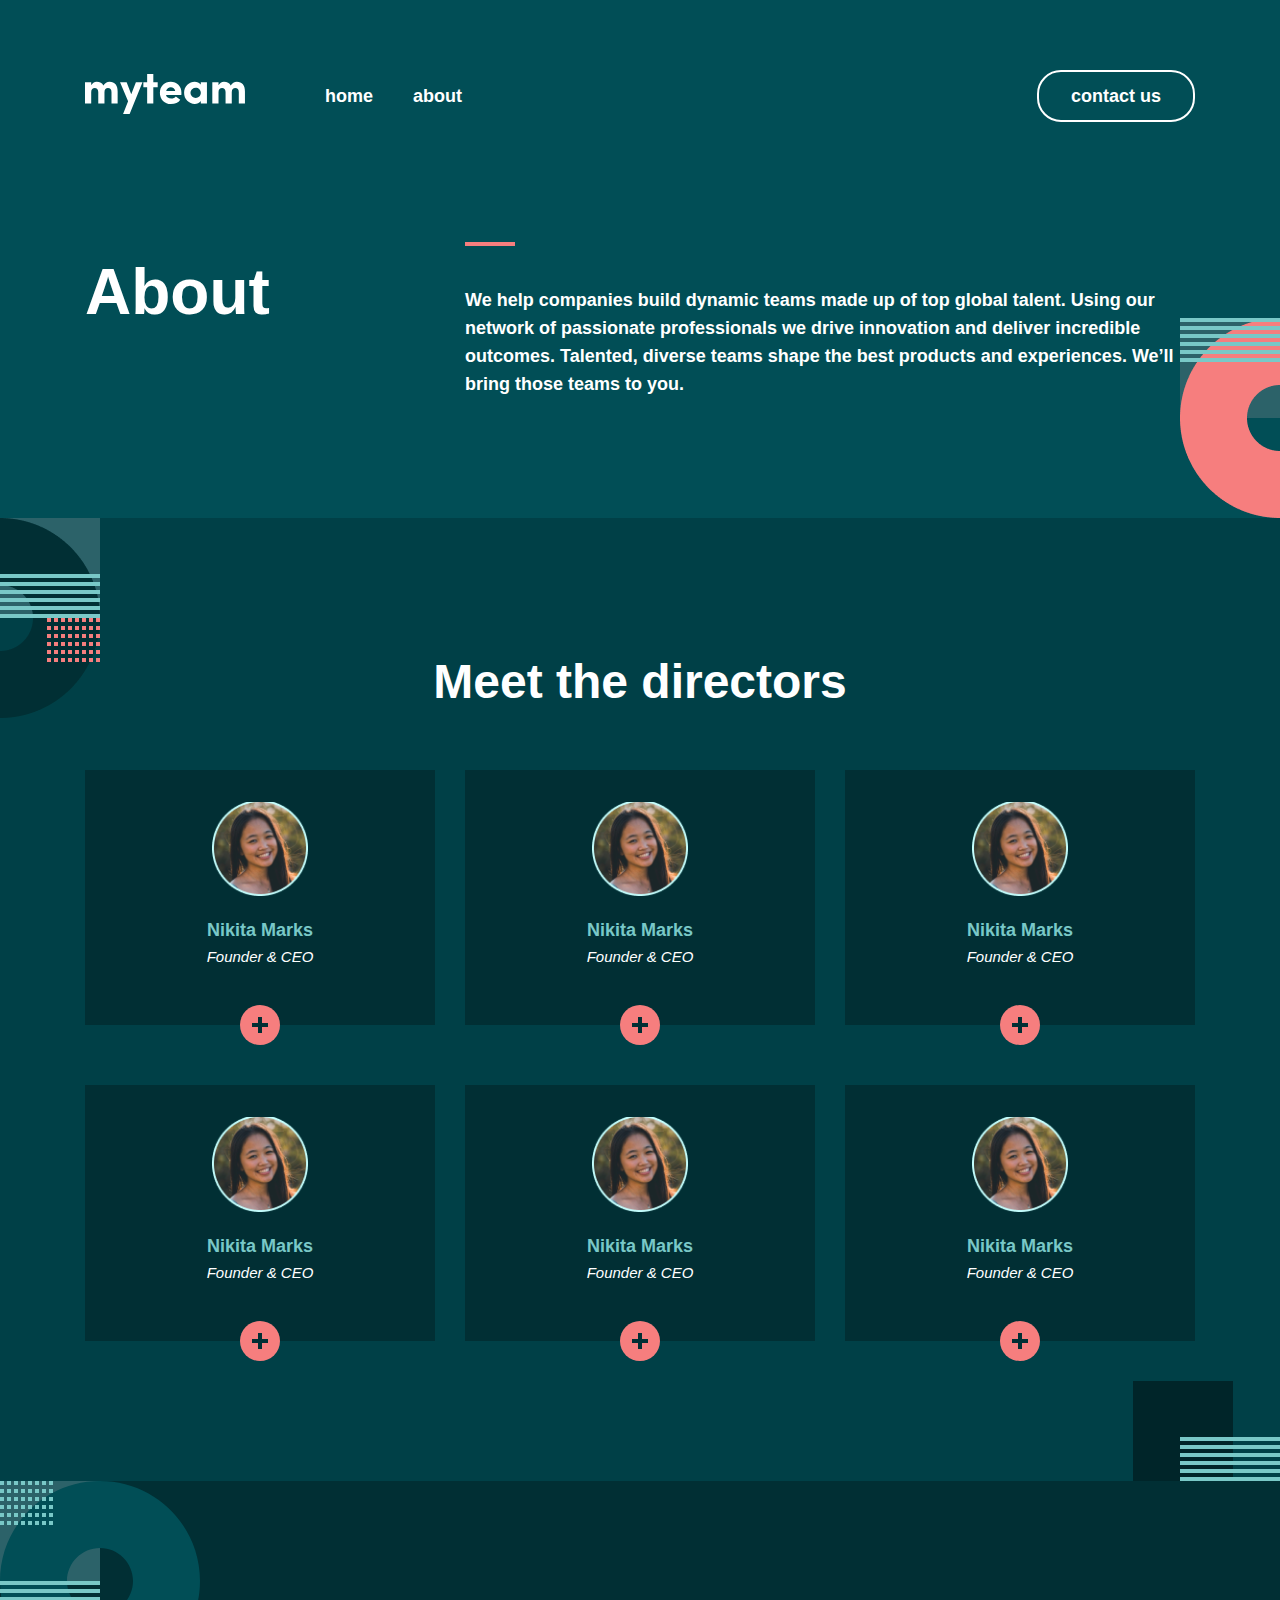
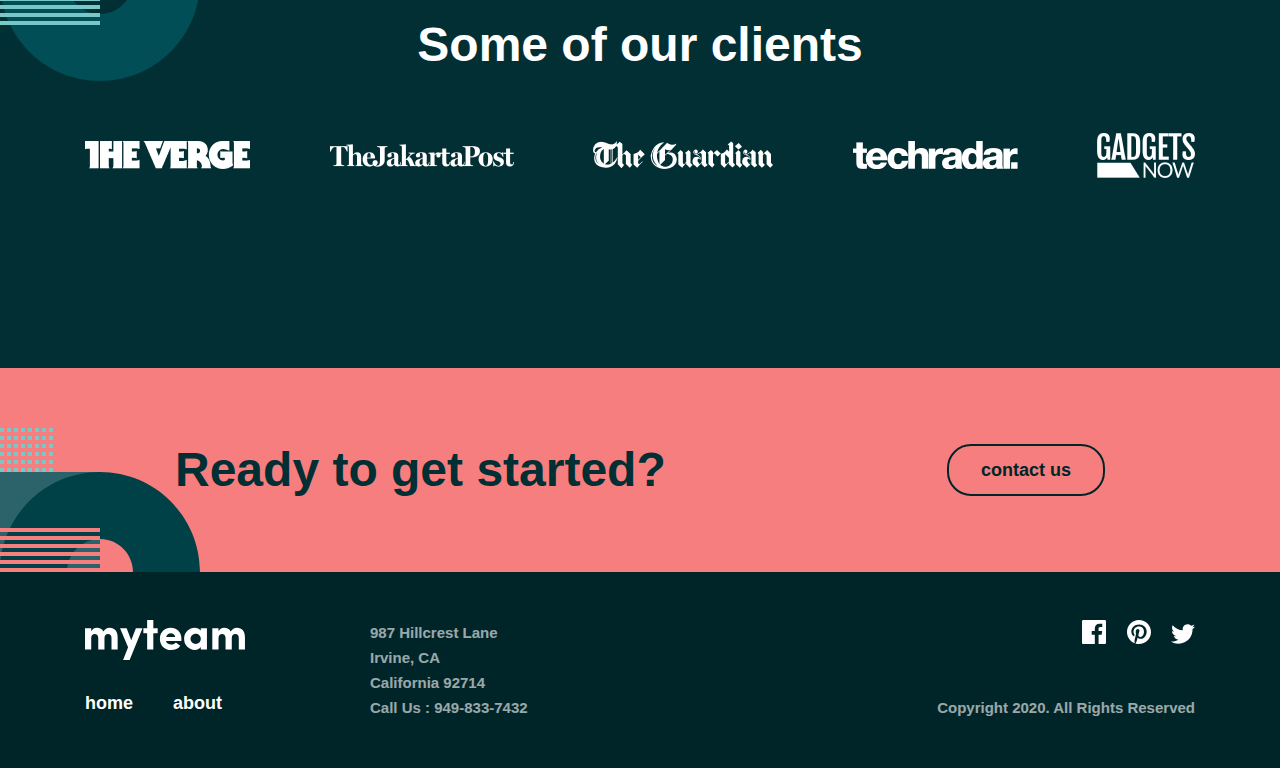
==== commit a9c647c4: "directors section" ====
--- a/about.html
+++ b/about.html
@@ -37,6 +37,141 @@
                 <p class="about-text site-text_main">We help companies build dynamic teams made up of top global talent. Using our network of passionate professionals we drive innovation and deliver incredible outcomes. Talented, diverse teams shape the best products and experiences. We’ll bring those teams to you.</p>
             </div>
         </header>
+
+        <section class="directors">
+            <div class="directors-container container">
+                <h2 class="directors-container__title site-title">Meet the directors</h2>
+                <div class="directors-container__cards">
+                    <div class="director-card">
+                        <img class="director-img" src="img/nikita.png" alt="Director" width="96" height="96">
+                        <h3 class="director-name">Nikita Marks</h3>
+                        <p class="director-job">Founder & CEO</p>
+                        <button class="director-button"></button>
+
+                        <div class="director-info">
+                            <h3 class="director-name">Nikita Marks</h3>
+                            <p class="director-info__text">“Empowered teams create truly amazing products. Set the north star and let them follow it.”</p>
+                            <a href="https://twitter.com"><svg width="24" height="20" viewBox="0 0 24 20" fill="none" xmlns="http://www.w3.org/2000/svg">
+                                <path id="Path" d="M24 2.55699C23.117 2.94899 22.168 3.21299 21.172 3.33199C22.189 2.72299 22.97 1.75799 23.337 0.607986C22.386 1.17199 21.332 1.58199 20.21 1.80299C19.313 0.845986 18.032 0.247986 16.616 0.247986C13.437 0.247986 11.101 3.21399 11.819 6.29299C7.728 6.08799 4.1 4.12799 1.671 1.14899C0.381 3.36199 1.002 6.25699 3.194 7.72299C2.388 7.69699 1.628 7.47599 0.965 7.10699C0.911 9.38799 2.546 11.522 4.914 11.997C4.221 12.185 3.462 12.229 2.69 12.081C3.316 14.037 5.134 15.46 7.29 15.5C5.22 17.123 2.612 17.848 0 17.54C2.179 18.937 4.768 19.752 7.548 19.752C16.69 19.752 21.855 12.031 21.543 5.10599C22.505 4.41099 23.34 3.54399 24 2.55699Z" fill="white"/>
+                                </svg>
+                            </a>
+                            <a href="https://linkedin.com"><svg width="20" height="20" viewBox="0 0 20 20" fill="none" xmlns="http://www.w3.org/2000/svg">
+                                <g id="004-linkedin-logo">
+                                <path id="Shape" fill-rule="evenodd" clip-rule="evenodd" d="M2 0H18C19.1 0 20 0.9 20 2V18C20 19.1 19.1 20 18 20H2C0.9 20 0 19.1 0 18V2C0 0.9 0.9 0 2 0ZM6 17V8H3V17H6ZM4.5 6.3C3.5 6.3 2.7 5.5 2.7 4.5C2.7 3.5 3.5 2.7 4.5 2.7C5.5 2.7 6.3 3.5 6.3 4.5C6.3 5.5 5.5 6.3 4.5 6.3ZM14 17H17V11.3C17 9.4 15.4 7.8 13.5 7.8C12.6 7.8 11.5 8.4 11 9.2V8H8V17H11V11.7C11 10.9 11.7 10.2 12.5 10.2C13.3 10.2 14 10.9 14 11.7V17Z" fill="white"/>
+                                </g>
+                                </svg>
+                            </a>
+                        </div>
+                    </div>
+                    <div class="director-card">
+                        <img class="director-img" src="img/nikita.png" alt="Director" width="96" height="96">
+                        <h3 class="director-name">Nikita Marks</h3>
+                        <p class="director-job">Founder & CEO</p>
+                        <button class="director-button"></button>
+
+                        <div class="director-info">
+                            <h3 class="director-name">Nikita Marks</h3>
+                            <p class="director-info__text">“Empowered teams create truly amazing products. Set the north star and let them follow it.”</p>
+                            <a href="https://twitter.com"><svg width="24" height="20" viewBox="0 0 24 20" fill="none" xmlns="http://www.w3.org/2000/svg">
+                                <path id="Path" d="M24 2.55699C23.117 2.94899 22.168 3.21299 21.172 3.33199C22.189 2.72299 22.97 1.75799 23.337 0.607986C22.386 1.17199 21.332 1.58199 20.21 1.80299C19.313 0.845986 18.032 0.247986 16.616 0.247986C13.437 0.247986 11.101 3.21399 11.819 6.29299C7.728 6.08799 4.1 4.12799 1.671 1.14899C0.381 3.36199 1.002 6.25699 3.194 7.72299C2.388 7.69699 1.628 7.47599 0.965 7.10699C0.911 9.38799 2.546 11.522 4.914 11.997C4.221 12.185 3.462 12.229 2.69 12.081C3.316 14.037 5.134 15.46 7.29 15.5C5.22 17.123 2.612 17.848 0 17.54C2.179 18.937 4.768 19.752 7.548 19.752C16.69 19.752 21.855 12.031 21.543 5.10599C22.505 4.41099 23.34 3.54399 24 2.55699Z" fill="white"/>
+                                </svg>
+                            </a>
+                            <a href="https://linkedin.com"><svg width="20" height="20" viewBox="0 0 20 20" fill="none" xmlns="http://www.w3.org/2000/svg">
+                                <g id="004-linkedin-logo">
+                                <path id="Shape" fill-rule="evenodd" clip-rule="evenodd" d="M2 0H18C19.1 0 20 0.9 20 2V18C20 19.1 19.1 20 18 20H2C0.9 20 0 19.1 0 18V2C0 0.9 0.9 0 2 0ZM6 17V8H3V17H6ZM4.5 6.3C3.5 6.3 2.7 5.5 2.7 4.5C2.7 3.5 3.5 2.7 4.5 2.7C5.5 2.7 6.3 3.5 6.3 4.5C6.3 5.5 5.5 6.3 4.5 6.3ZM14 17H17V11.3C17 9.4 15.4 7.8 13.5 7.8C12.6 7.8 11.5 8.4 11 9.2V8H8V17H11V11.7C11 10.9 11.7 10.2 12.5 10.2C13.3 10.2 14 10.9 14 11.7V17Z" fill="white"/>
+                                </g>
+                                </svg>
+                            </a>
+                        </div>
+                    </div>
+                    <div class="director-card">
+                        <img class="director-img" src="img/nikita.png" alt="Director" width="96" height="96">
+                        <h3 class="director-name">Nikita Marks</h3>
+                        <p class="director-job">Founder & CEO</p>
+                        <button class="director-button"></button>
+
+                        <div class="director-info">
+                            <h3 class="director-name">Nikita Marks</h3>
+                            <p class="director-info__text">“Empowered teams create truly amazing products. Set the north star and let them follow it.”</p>
+                            <a href="https://twitter.com"><svg width="24" height="20" viewBox="0 0 24 20" fill="none" xmlns="http://www.w3.org/2000/svg">
+                                <path id="Path" d="M24 2.55699C23.117 2.94899 22.168 3.21299 21.172 3.33199C22.189 2.72299 22.97 1.75799 23.337 0.607986C22.386 1.17199 21.332 1.58199 20.21 1.80299C19.313 0.845986 18.032 0.247986 16.616 0.247986C13.437 0.247986 11.101 3.21399 11.819 6.29299C7.728 6.08799 4.1 4.12799 1.671 1.14899C0.381 3.36199 1.002 6.25699 3.194 7.72299C2.388 7.69699 1.628 7.47599 0.965 7.10699C0.911 9.38799 2.546 11.522 4.914 11.997C4.221 12.185 3.462 12.229 2.69 12.081C3.316 14.037 5.134 15.46 7.29 15.5C5.22 17.123 2.612 17.848 0 17.54C2.179 18.937 4.768 19.752 7.548 19.752C16.69 19.752 21.855 12.031 21.543 5.10599C22.505 4.41099 23.34 3.54399 24 2.55699Z" fill="white"/>
+                                </svg>
+                            </a>
+                            <a href="https://linkedin.com"><svg width="20" height="20" viewBox="0 0 20 20" fill="none" xmlns="http://www.w3.org/2000/svg">
+                                <g id="004-linkedin-logo">
+                                <path id="Shape" fill-rule="evenodd" clip-rule="evenodd" d="M2 0H18C19.1 0 20 0.9 20 2V18C20 19.1 19.1 20 18 20H2C0.9 20 0 19.1 0 18V2C0 0.9 0.9 0 2 0ZM6 17V8H3V17H6ZM4.5 6.3C3.5 6.3 2.7 5.5 2.7 4.5C2.7 3.5 3.5 2.7 4.5 2.7C5.5 2.7 6.3 3.5 6.3 4.5C6.3 5.5 5.5 6.3 4.5 6.3ZM14 17H17V11.3C17 9.4 15.4 7.8 13.5 7.8C12.6 7.8 11.5 8.4 11 9.2V8H8V17H11V11.7C11 10.9 11.7 10.2 12.5 10.2C13.3 10.2 14 10.9 14 11.7V17Z" fill="white"/>
+                                </g>
+                                </svg>
+                            </a>
+                        </div>
+                    </div>
+                    <div class="director-card">
+                        <img class="director-img" src="img/nikita.png" alt="Director" width="96" height="96">
+                        <h3 class="director-name">Nikita Marks</h3>
+                        <p class="director-job">Founder & CEO</p>
+                        <button class="director-button"></button>
+
+                        <div class="director-info">
+                            <h3 class="director-name">Nikita Marks</h3>
+                            <p class="director-info__text">“Empowered teams create truly amazing products. Set the north star and let them follow it.”</p>
+                            <a href="https://twitter.com"><svg width="24" height="20" viewBox="0 0 24 20" fill="none" xmlns="http://www.w3.org/2000/svg">
+                                <path id="Path" d="M24 2.55699C23.117 2.94899 22.168 3.21299 21.172 3.33199C22.189 2.72299 22.97 1.75799 23.337 0.607986C22.386 1.17199 21.332 1.58199 20.21 1.80299C19.313 0.845986 18.032 0.247986 16.616 0.247986C13.437 0.247986 11.101 3.21399 11.819 6.29299C7.728 6.08799 4.1 4.12799 1.671 1.14899C0.381 3.36199 1.002 6.25699 3.194 7.72299C2.388 7.69699 1.628 7.47599 0.965 7.10699C0.911 9.38799 2.546 11.522 4.914 11.997C4.221 12.185 3.462 12.229 2.69 12.081C3.316 14.037 5.134 15.46 7.29 15.5C5.22 17.123 2.612 17.848 0 17.54C2.179 18.937 4.768 19.752 7.548 19.752C16.69 19.752 21.855 12.031 21.543 5.10599C22.505 4.41099 23.34 3.54399 24 2.55699Z" fill="white"/>
+                                </svg>
+                            </a>
+                            <a href="https://linkedin.com"><svg width="20" height="20" viewBox="0 0 20 20" fill="none" xmlns="http://www.w3.org/2000/svg">
+                                <g id="004-linkedin-logo">
+                                <path id="Shape" fill-rule="evenodd" clip-rule="evenodd" d="M2 0H18C19.1 0 20 0.9 20 2V18C20 19.1 19.1 20 18 20H2C0.9 20 0 19.1 0 18V2C0 0.9 0.9 0 2 0ZM6 17V8H3V17H6ZM4.5 6.3C3.5 6.3 2.7 5.5 2.7 4.5C2.7 3.5 3.5 2.7 4.5 2.7C5.5 2.7 6.3 3.5 6.3 4.5C6.3 5.5 5.5 6.3 4.5 6.3ZM14 17H17V11.3C17 9.4 15.4 7.8 13.5 7.8C12.6 7.8 11.5 8.4 11 9.2V8H8V17H11V11.7C11 10.9 11.7 10.2 12.5 10.2C13.3 10.2 14 10.9 14 11.7V17Z" fill="white"/>
+                                </g>
+                                </svg>
+                            </a>
+                        </div>
+                    </div>
+                    <div class="director-card">
+                        <img class="director-img" src="img/nikita.png" alt="Director" width="96" height="96">
+                        <h3 class="director-name">Nikita Marks</h3>
+                        <p class="director-job">Founder & CEO</p>
+                        <button class="director-button"></button>
+
+                        <div class="director-info">
+                            <h3 class="director-name">Nikita Marks</h3>
+                            <p class="director-info__text">“Empowered teams create truly amazing products. Set the north star and let them follow it.”</p>
+                            <a href="https://twitter.com"><svg width="24" height="20" viewBox="0 0 24 20" fill="none" xmlns="http://www.w3.org/2000/svg">
+                                <path id="Path" d="M24 2.55699C23.117 2.94899 22.168 3.21299 21.172 3.33199C22.189 2.72299 22.97 1.75799 23.337 0.607986C22.386 1.17199 21.332 1.58199 20.21 1.80299C19.313 0.845986 18.032 0.247986 16.616 0.247986C13.437 0.247986 11.101 3.21399 11.819 6.29299C7.728 6.08799 4.1 4.12799 1.671 1.14899C0.381 3.36199 1.002 6.25699 3.194 7.72299C2.388 7.69699 1.628 7.47599 0.965 7.10699C0.911 9.38799 2.546 11.522 4.914 11.997C4.221 12.185 3.462 12.229 2.69 12.081C3.316 14.037 5.134 15.46 7.29 15.5C5.22 17.123 2.612 17.848 0 17.54C2.179 18.937 4.768 19.752 7.548 19.752C16.69 19.752 21.855 12.031 21.543 5.10599C22.505 4.41099 23.34 3.54399 24 2.55699Z" fill="white"/>
+                                </svg>
+                            </a>
+                            <a href="https://linkedin.com"><svg width="20" height="20" viewBox="0 0 20 20" fill="none" xmlns="http://www.w3.org/2000/svg">
+                                <g id="004-linkedin-logo">
+                                <path id="Shape" fill-rule="evenodd" clip-rule="evenodd" d="M2 0H18C19.1 0 20 0.9 20 2V18C20 19.1 19.1 20 18 20H2C0.9 20 0 19.1 0 18V2C0 0.9 0.9 0 2 0ZM6 17V8H3V17H6ZM4.5 6.3C3.5 6.3 2.7 5.5 2.7 4.5C2.7 3.5 3.5 2.7 4.5 2.7C5.5 2.7 6.3 3.5 6.3 4.5C6.3 5.5 5.5 6.3 4.5 6.3ZM14 17H17V11.3C17 9.4 15.4 7.8 13.5 7.8C12.6 7.8 11.5 8.4 11 9.2V8H8V17H11V11.7C11 10.9 11.7 10.2 12.5 10.2C13.3 10.2 14 10.9 14 11.7V17Z" fill="white"/>
+                                </g>
+                                </svg>
+                            </a>
+                        </div>
+                    </div>
+                    <div class="director-card">
+                        <img class="director-img" src="img/nikita.png" alt="Director" width="96" height="96">
+                        <h3 class="director-name">Nikita Marks</h3>
+                        <p class="director-job">Founder & CEO</p>
+                        <button class="director-button"></button>
+
+                        <div class="director-info">
+                            <h3 class="director-name">Nikita Marks</h3>
+                            <p class="director-info__text">“Empowered teams create truly amazing products. Set the north star and let them follow it.”</p>
+                            <a href="https://twitter.com"><svg width="24" height="20" viewBox="0 0 24 20" fill="none" xmlns="http://www.w3.org/2000/svg">
+                                <path id="Path" d="M24 2.55699C23.117 2.94899 22.168 3.21299 21.172 3.33199C22.189 2.72299 22.97 1.75799 23.337 0.607986C22.386 1.17199 21.332 1.58199 20.21 1.80299C19.313 0.845986 18.032 0.247986 16.616 0.247986C13.437 0.247986 11.101 3.21399 11.819 6.29299C7.728 6.08799 4.1 4.12799 1.671 1.14899C0.381 3.36199 1.002 6.25699 3.194 7.72299C2.388 7.69699 1.628 7.47599 0.965 7.10699C0.911 9.38799 2.546 11.522 4.914 11.997C4.221 12.185 3.462 12.229 2.69 12.081C3.316 14.037 5.134 15.46 7.29 15.5C5.22 17.123 2.612 17.848 0 17.54C2.179 18.937 4.768 19.752 7.548 19.752C16.69 19.752 21.855 12.031 21.543 5.10599C22.505 4.41099 23.34 3.54399 24 2.55699Z" fill="white"/>
+                                </svg>
+                            </a>
+                            <a href="https://linkedin.com"><svg width="20" height="20" viewBox="0 0 20 20" fill="none" xmlns="http://www.w3.org/2000/svg">
+                                <g id="004-linkedin-logo">
+                                <path id="Shape" fill-rule="evenodd" clip-rule="evenodd" d="M2 0H18C19.1 0 20 0.9 20 2V18C20 19.1 19.1 20 18 20H2C0.9 20 0 19.1 0 18V2C0 0.9 0.9 0 2 0ZM6 17V8H3V17H6ZM4.5 6.3C3.5 6.3 2.7 5.5 2.7 4.5C2.7 3.5 3.5 2.7 4.5 2.7C5.5 2.7 6.3 3.5 6.3 4.5C6.3 5.5 5.5 6.3 4.5 6.3ZM14 17H17V11.3C17 9.4 15.4 7.8 13.5 7.8C12.6 7.8 11.5 8.4 11 9.2V8H8V17H11V11.7C11 10.9 11.7 10.2 12.5 10.2C13.3 10.2 14 10.9 14 11.7V17Z" fill="white"/>
+                                </g>
+                                </svg>
+                            </a>
+                        </div>
+                    </div>
+                    
+                </div>
+            </div>
+        </section>
 
         <section class="clients">
             <div class="clients__container container">
--- a/css/main.css
+++ b/css/main.css
@@ -1162,6 +1162,144 @@
   }
 }
 
+.directors {
+  padding-top: 140px;
+  padding-bottom: 140px;
+  background: url("../img/directors-top.png") no-repeat 0% 0%, url("../img/directors-bottom.png") no-repeat 100% 100%;
+  background-color: #004047;
+}
+
+.directors-container__title {
+  text-align: center;
+  margin-top: 0;
+  margin-bottom: 64px;
+}
+
+.directors-container__cards {
+  margin-left: -30px;
+  margin-bottom: -60px;
+  display: -webkit-box;
+  display: -ms-flexbox;
+  display: flex;
+  -ms-flex-wrap: wrap;
+      flex-wrap: wrap;
+}
+
+@media only screen and (max-width: 1125px) {
+  .directors-container__cards {
+    -webkit-box-pack: center;
+        -ms-flex-pack: center;
+            justify-content: center;
+  }
+}
+
+.director-card {
+  position: relative;
+  width: 100%;
+  max-width: 350px;
+  background-color: #012F34;
+  text-align: center;
+  padding-top: 32px;
+  padding-left: 24px;
+  padding-right: 24px;
+  padding-bottom: 56px;
+  margin-left: 30px;
+  margin-bottom: 60px;
+}
+
+.director-img {
+  margin-bottom: 16px;
+}
+
+.director-name {
+  font-weight: bold;
+  font-size: 18px;
+  line-height: 28px;
+  color: #79C8C7;
+  margin-top: 0;
+  margin-bottom: 0;
+}
+
+.director-job {
+  margin-top: 0;
+  margin-bottom: 0;
+  font-style: italic;
+  font-weight: 500;
+  font-size: 15px;
+  line-height: 25px;
+}
+
+.director-button {
+  position: absolute;
+  bottom: 0%;
+  left: 50%;
+  -webkit-transform: translateX(-50%) translateY(50%);
+          transform: translateX(-50%) translateY(50%);
+  cursor: pointer;
+  border: none;
+  border-radius: 100%;
+  background-color: #F67E7E;
+  background-image: url("../img/plus.png");
+  background-repeat: no-repeat;
+  background-position: center center;
+  background-size: 16px;
+  padding: 20px;
+  z-index: 5;
+  -webkit-transition: 0.3s ease;
+  transition: 0.3s ease;
+}
+
+.director-button:hover {
+  -webkit-transform: translateX(-50%) translateY(50%) rotate(45deg);
+          transform: translateX(-50%) translateY(50%) rotate(45deg);
+}
+
+.director-button__focus {
+  background-color: #79C8C7;
+  -webkit-transform: translateX(-50%) translateY(50%) rotate(45deg);
+          transform: translateX(-50%) translateY(50%) rotate(45deg);
+}
+
+.director-info {
+  position: absolute;
+  top: 0;
+  left: 0;
+  width: 100%;
+  height: 100%;
+  background-color: #002529;
+  padding-top: 32px;
+  padding-left: 24px;
+  padding-right: 24px;
+  z-index: -5;
+}
+
+.director-info .director-name {
+  margin-bottom: 8px;
+}
+
+.director-info a {
+  -webkit-transition: 0.3s ease;
+  transition: 0.3s ease;
+  display: inline-block;
+}
+
+.director-info a:not(:last-child) {
+  margin-right: 16px;
+}
+
+.director-info a:hover path {
+  fill: #F67E7E;
+}
+
+.director-info__text {
+  margin-top: 0;
+  margin: 24px;
+}
+
+.director-info__active {
+  z-index: 4;
+}
+
 .clients {
   padding-top: 140px;
   padding-bottom: 140px;
@@ -1188,11 +1326,11 @@
   -webkit-box-align: center;
       -ms-flex-align: center;
           align-items: center;
-  margin-right: -30px;
+  margin-left: -30px;
 }
 
 .clients-img {
-  margin-right: 30px;
+  margin-left: 30px;
   margin-bottom: 50px;
 }
 
@@ -1211,6 +1349,9 @@
     -webkit-box-direction: normal;
         -ms-flex-direction: column;
             flex-direction: column;
+  }
+  .clients-img {
+    margin-left: 0;
   }
 }
 
